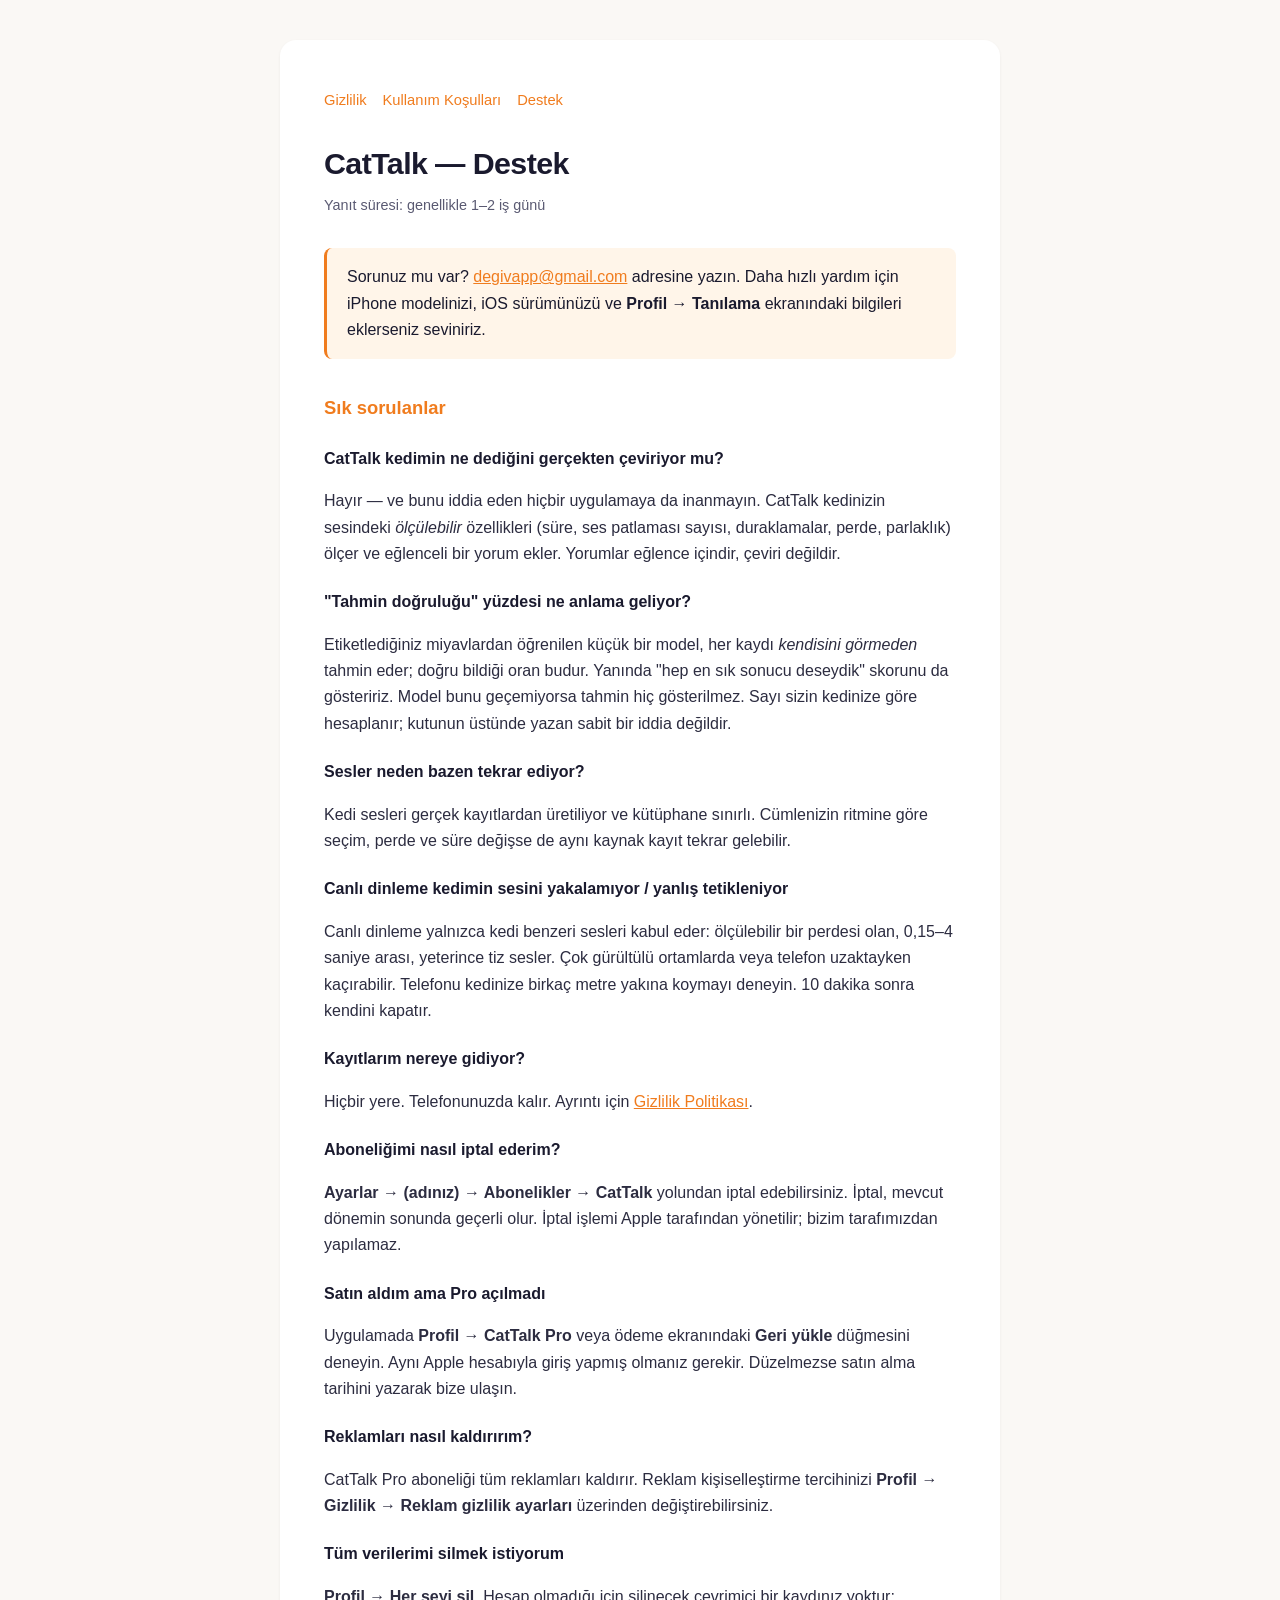
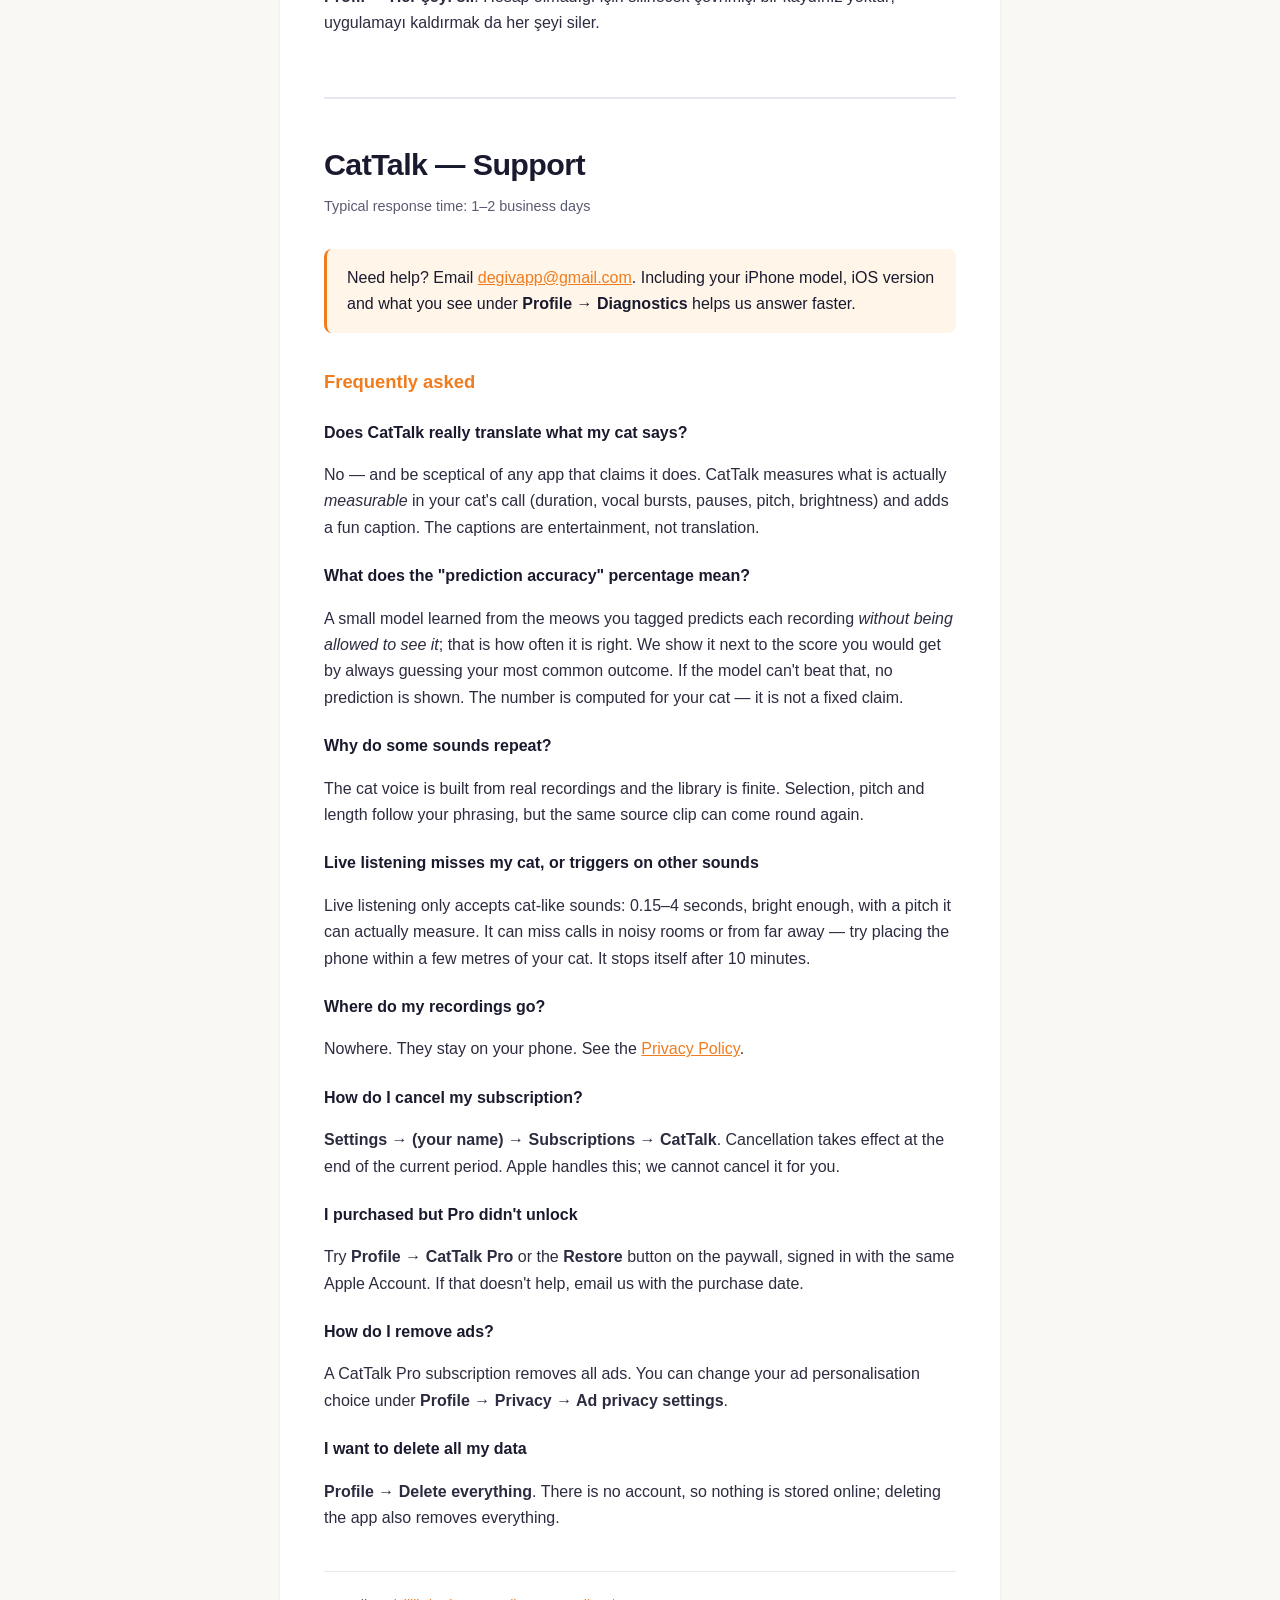
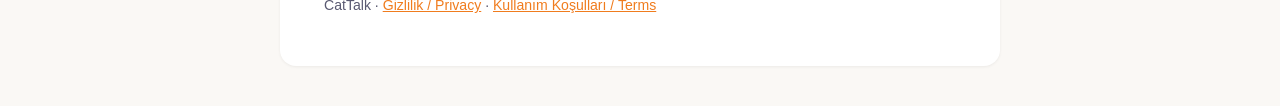
==== support.html @ 42fb11e7 "CatTalk legal: privacy policy, terms of use and support (TR + EN)" ====
<!DOCTYPE html>
<html lang="tr">
<head>
<meta charset="UTF-8">
<meta name="viewport" content="width=device-width, initial-scale=1">
<title>CatTalk — Destek / Support</title>
<link rel="stylesheet" href="style.css">
</head>
<body>
<div class="wrap">
<nav><a href="index.html">Gizlilik</a><a href="terms.html">Kullanım Koşulları</a><a href="support.html">Destek</a></nav>

<h1>CatTalk — Destek</h1>
<div class="date">Yanıt süresi: genellikle 1–2 iş günü</div>

<div class="box">
  Sorunuz mu var? <a href="mailto:degivapp@gmail.com?subject=CatTalk%20Destek">degivapp@gmail.com</a>
  adresine yazın. Daha hızlı yardım için iPhone modelinizi, iOS sürümünüzü ve
  <strong>Profil → Tanılama</strong> ekranındaki bilgileri eklerseniz seviniriz.
</div>

<h2>Sık sorulanlar</h2>

<h3>CatTalk kedimin ne dediğini gerçekten çeviriyor mu?</h3>
<p>Hayır — ve bunu iddia eden hiçbir uygulamaya da inanmayın. CatTalk kedinizin sesindeki
<em>ölçülebilir</em> özellikleri (süre, ses patlaması sayısı, duraklamalar, perde,
parlaklık) ölçer ve eğlenceli bir yorum ekler. Yorumlar eğlence içindir, çeviri değildir.</p>

<h3>"Tahmin doğruluğu" yüzdesi ne anlama geliyor?</h3>
<p>Etiketlediğiniz miyavlardan öğrenilen küçük bir model, her kaydı <em>kendisini
görmeden</em> tahmin eder; doğru bildiği oran budur. Yanında "hep en sık sonucu deseydik"
skorunu da gösteririz. Model bunu geçemiyorsa tahmin hiç gösterilmez. Sayı sizin
kedinize göre hesaplanır; kutunun üstünde yazan sabit bir iddia değildir.</p>

<h3>Sesler neden bazen tekrar ediyor?</h3>
<p>Kedi sesleri gerçek kayıtlardan üretiliyor ve kütüphane sınırlı. Cümlenizin ritmine göre
seçim, perde ve süre değişse de aynı kaynak kayıt tekrar gelebilir.</p>

<h3>Canlı dinleme kedimin sesini yakalamıyor / yanlış tetikleniyor</h3>
<p>Canlı dinleme yalnızca kedi benzeri sesleri kabul eder: ölçülebilir bir perdesi olan,
0,15–4 saniye arası, yeterince tiz sesler. Çok gürültülü ortamlarda veya telefon uzaktayken
kaçırabilir. Telefonu kedinize birkaç metre yakına koymayı deneyin. 10 dakika sonra
kendini kapatır.</p>

<h3>Kayıtlarım nereye gidiyor?</h3>
<p>Hiçbir yere. Telefonunuzda kalır. Ayrıntı için
<a href="index.html">Gizlilik Politikası</a>.</p>

<h3>Aboneliğimi nasıl iptal ederim?</h3>
<p><strong>Ayarlar → (adınız) → Abonelikler → CatTalk</strong> yolundan iptal edebilirsiniz.
İptal, mevcut dönemin sonunda geçerli olur. İptal işlemi Apple tarafından yönetilir; bizim
tarafımızdan yapılamaz.</p>

<h3>Satın aldım ama Pro açılmadı</h3>
<p>Uygulamada <strong>Profil → CatTalk Pro</strong> veya ödeme ekranındaki
<strong>Geri yükle</strong> düğmesini deneyin. Aynı Apple hesabıyla giriş yapmış olmanız
gerekir. Düzelmezse satın alma tarihini yazarak bize ulaşın.</p>

<h3>Reklamları nasıl kaldırırım?</h3>
<p>CatTalk Pro aboneliği tüm reklamları kaldırır. Reklam kişiselleştirme tercihinizi
<strong>Profil → Gizlilik → Reklam gizlilik ayarları</strong> üzerinden değiştirebilirsiniz.</p>

<h3>Tüm verilerimi silmek istiyorum</h3>
<p><strong>Profil → Her şeyi sil</strong>. Hesap olmadığı için silinecek çevrimiçi bir
kaydınız yoktur; uygulamayı kaldırmak da her şeyi siler.</p>

<!-- ============================= ENGLISH ============================= -->
<div class="en" lang="en">
<h1>CatTalk — Support</h1>
<div class="date">Typical response time: 1–2 business days</div>

<div class="box">
  Need help? Email <a href="mailto:degivapp@gmail.com?subject=CatTalk%20Support">degivapp@gmail.com</a>.
  Including your iPhone model, iOS version and what you see under
  <strong>Profile → Diagnostics</strong> helps us answer faster.
</div>

<h2>Frequently asked</h2>

<h3>Does CatTalk really translate what my cat says?</h3>
<p>No — and be sceptical of any app that claims it does. CatTalk measures what is actually
<em>measurable</em> in your cat's call (duration, vocal bursts, pauses, pitch, brightness)
and adds a fun caption. The captions are entertainment, not translation.</p>

<h3>What does the "prediction accuracy" percentage mean?</h3>
<p>A small model learned from the meows you tagged predicts each recording <em>without
being allowed to see it</em>; that is how often it is right. We show it next to the score
you would get by always guessing your most common outcome. If the model can't beat that,
no prediction is shown. The number is computed for your cat — it is not a fixed claim.</p>

<h3>Why do some sounds repeat?</h3>
<p>The cat voice is built from real recordings and the library is finite. Selection, pitch
and length follow your phrasing, but the same source clip can come round again.</p>

<h3>Live listening misses my cat, or triggers on other sounds</h3>
<p>Live listening only accepts cat-like sounds: 0.15–4 seconds, bright enough, with a pitch
it can actually measure. It can miss calls in noisy rooms or from far away — try placing
the phone within a few metres of your cat. It stops itself after 10 minutes.</p>

<h3>Where do my recordings go?</h3>
<p>Nowhere. They stay on your phone. See the <a href="index.html">Privacy Policy</a>.</p>

<h3>How do I cancel my subscription?</h3>
<p><strong>Settings → (your name) → Subscriptions → CatTalk</strong>. Cancellation takes
effect at the end of the current period. Apple handles this; we cannot cancel it for you.</p>

<h3>I purchased but Pro didn't unlock</h3>
<p>Try <strong>Profile → CatTalk Pro</strong> or the <strong>Restore</strong> button on the
paywall, signed in with the same Apple Account. If that doesn't help, email us with the
purchase date.</p>

<h3>How do I remove ads?</h3>
<p>A CatTalk Pro subscription removes all ads. You can change your ad personalisation
choice under <strong>Profile → Privacy → Ad privacy settings</strong>.</p>

<h3>I want to delete all my data</h3>
<p><strong>Profile → Delete everything</strong>. There is no account, so nothing is stored
online; deleting the app also removes everything.</p>
</div>

<footer>CatTalk · <a href="index.html">Gizlilik / Privacy</a> · <a href="terms.html">Kullanım Koşulları / Terms</a></footer>
</div>
</body>
</html>
---- style.css ----
:root { --ink:#1a1a2e; --muted:#5a5a72; --accent:#F07C1E; --line:#e9e6ef; }
* { box-sizing: border-box; }
body {
  margin: 0; padding: 40px 20px;
  font-family: -apple-system, BlinkMacSystemFont, "Segoe UI", Roboto, sans-serif;
  line-height: 1.65; color: var(--ink); background: #faf8f5;
}
.wrap { max-width: 720px; margin: 0 auto; background: #fff;
        padding: 48px 44px; border-radius: 16px;
        box-shadow: 0 1px 3px rgba(0,0,0,.06); }
h1 { font-size: 1.9rem; margin: 0 0 6px; letter-spacing: -.02em; }
.date { color: var(--muted); font-size: .9rem; margin-bottom: 30px; }
h2 { font-size: 1.15rem; margin: 34px 0 10px; color: var(--accent); }
h3 { font-size: 1rem; margin: 22px 0 6px; }
p, li { color: #2c2c40; }
ul { padding-left: 22px; }
li { margin-bottom: 7px; }
table { border-collapse: collapse; width: 100%; margin: 16px 0; font-size: .93rem; }
th, td { text-align: left; padding: 9px 10px; border-bottom: 1px solid var(--line); vertical-align: top; }
th { color: var(--muted); font-weight: 600; }
.box { background: #fff5e9; border-left: 3px solid var(--accent);
       padding: 16px 20px; border-radius: 8px; margin: 22px 0; }
a { color: var(--accent); }
nav { margin-bottom: 26px; font-size: .92rem; }
nav a { margin-right: 16px; text-decoration: none; }
footer { margin-top: 40px; padding-top: 22px; border-top: 1px solid var(--line);
         color: var(--muted); font-size: .88rem; }
.en { margin-top: 60px; padding-top: 40px; border-top: 2px solid var(--line); }
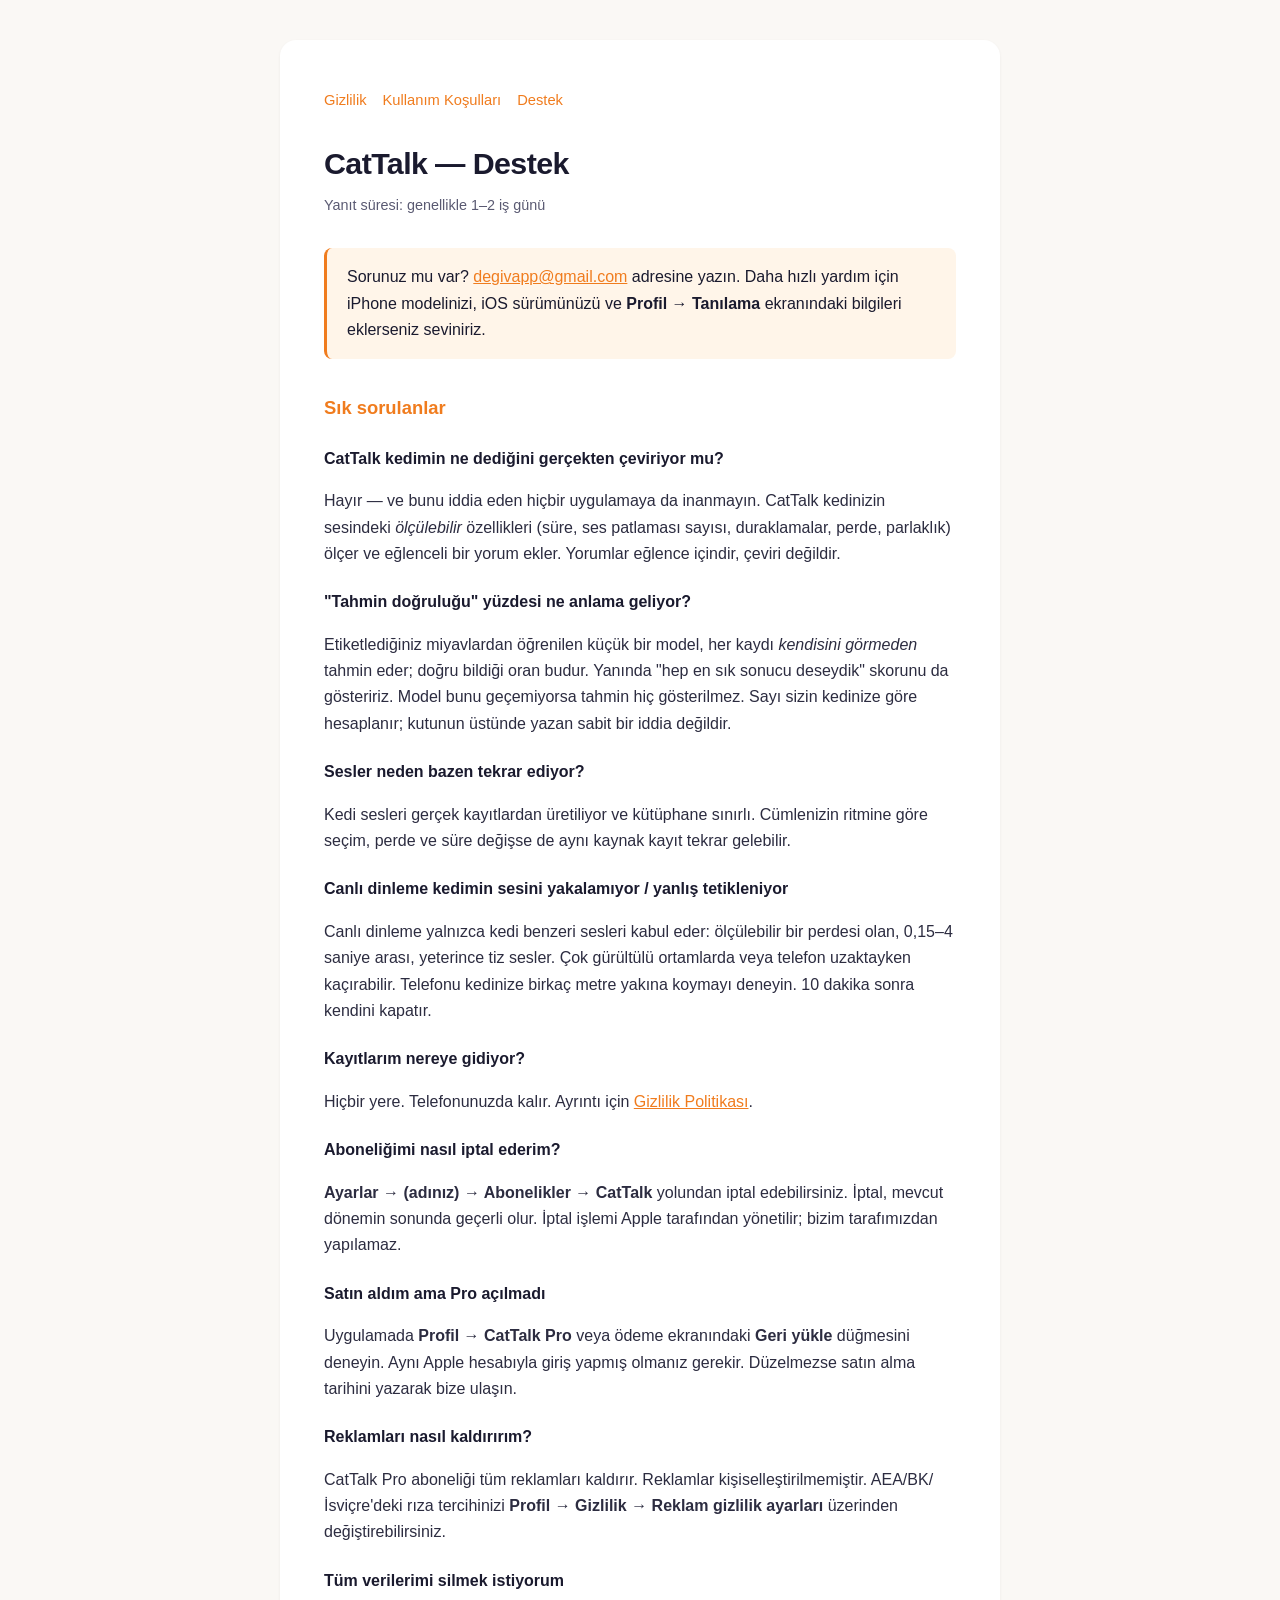
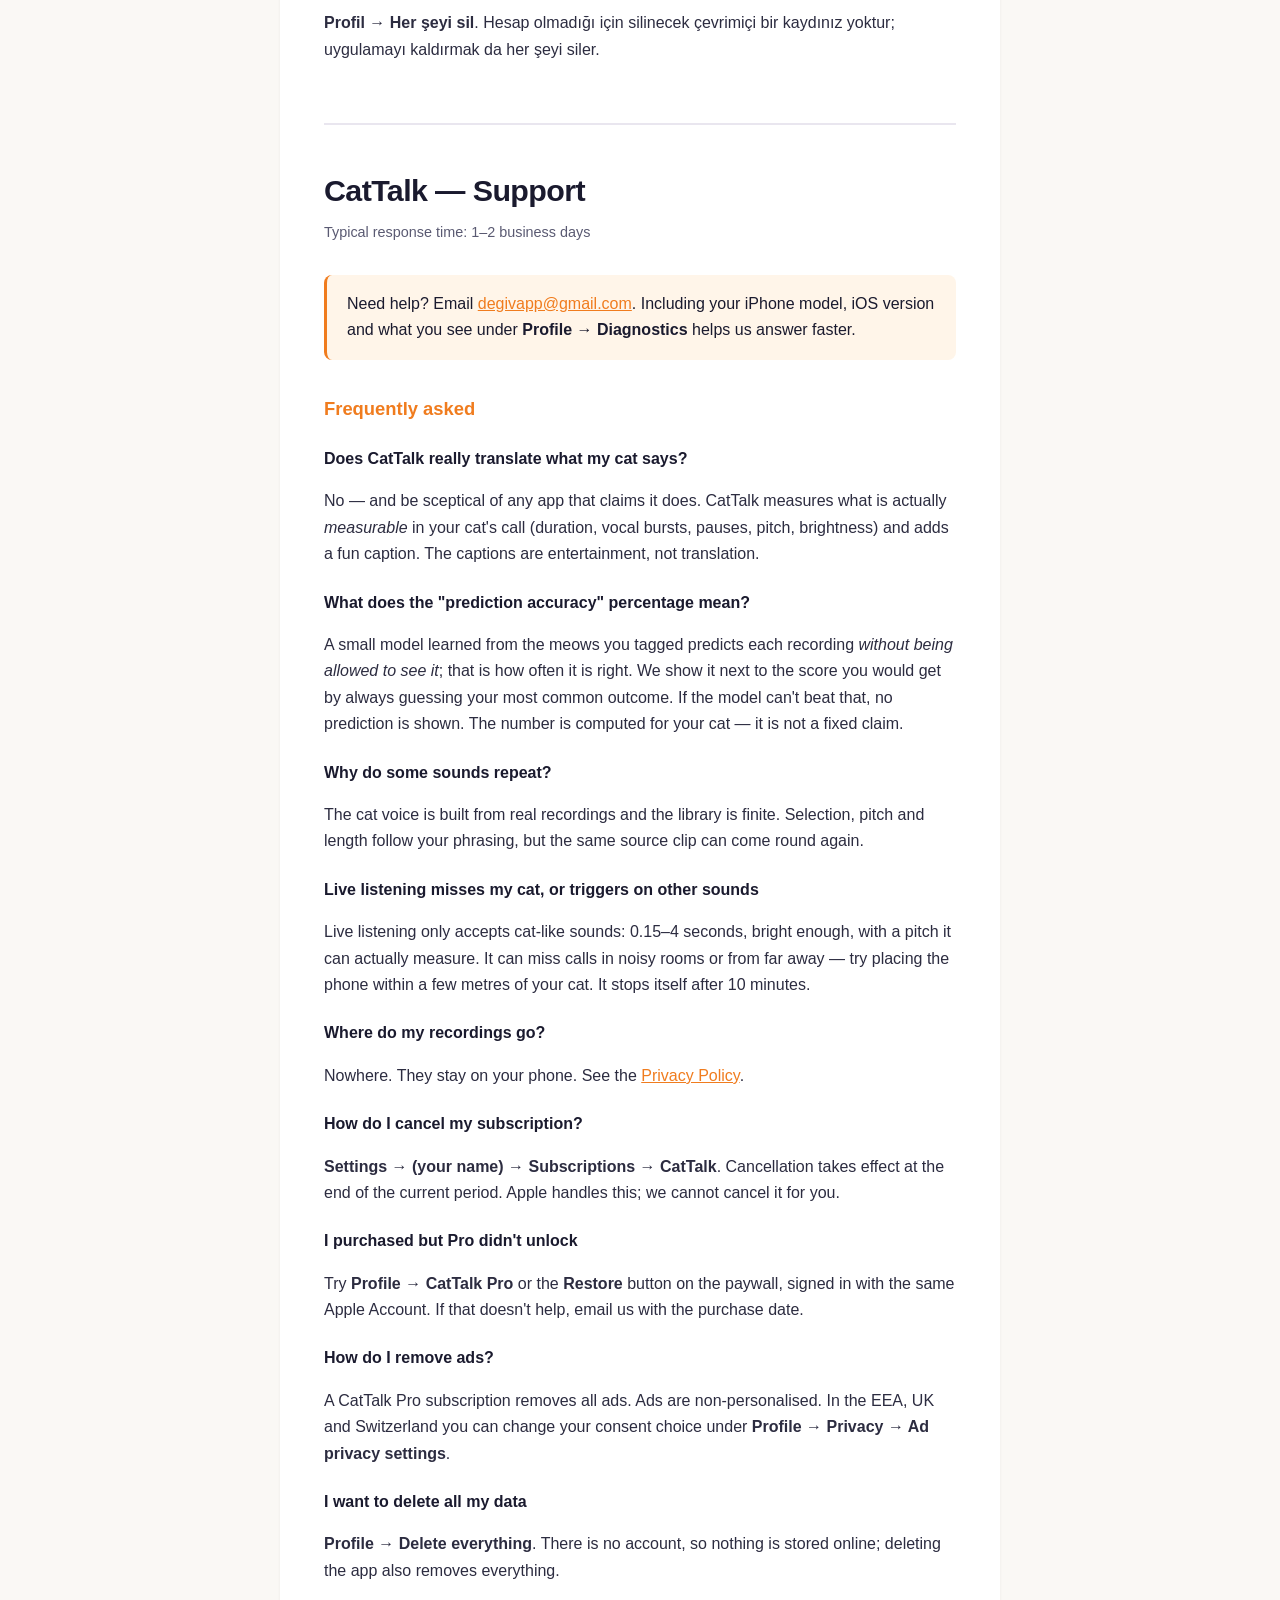
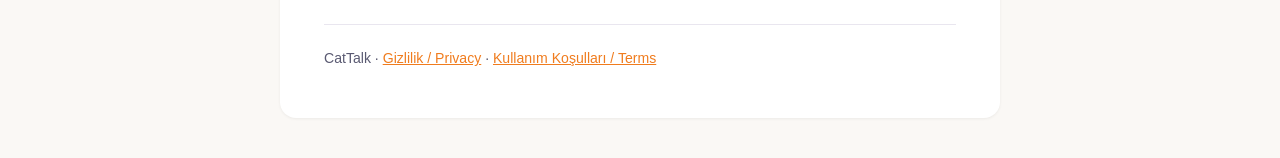
==== commit fdebd50d: "Reklamlar kişiselleştirilmemiş: ATT/IDFA yok Co-Authored-By: Claude Opus 5.5 <noreply@anthropic.com>" ====
--- a/support.html
+++ b/support.html
@@ -57,7 +57,7 @@
 gerekir. Düzelmezse satın alma tarihini yazarak bize ulaşın.</p>
 
 <h3>Reklamları nasıl kaldırırım?</h3>
-<p>CatTalk Pro aboneliği tüm reklamları kaldırır. Reklam kişiselleştirme tercihinizi
+<p>CatTalk Pro aboneliği tüm reklamları kaldırır. Reklamlar kişiselleştirilmemiştir. AEA/BK/İsviçre'deki rıza tercihinizi
 <strong>Profil → Gizlilik → Reklam gizlilik ayarları</strong> üzerinden değiştirebilirsiniz.</p>
 
 <h3>Tüm verilerimi silmek istiyorum</h3>
@@ -110,8 +110,7 @@
 purchase date.</p>
 
 <h3>How do I remove ads?</h3>
-<p>A CatTalk Pro subscription removes all ads. You can change your ad personalisation
-choice under <strong>Profile → Privacy → Ad privacy settings</strong>.</p>
+<p>A CatTalk Pro subscription removes all ads. Ads are non-personalised. In the EEA, UK and Switzerland you can change your consent choice under <strong>Profile → Privacy → Ad privacy settings</strong>.</p>
 
 <h3>I want to delete all my data</h3>
 <p><strong>Profile → Delete everything</strong>. There is no account, so nothing is stored
